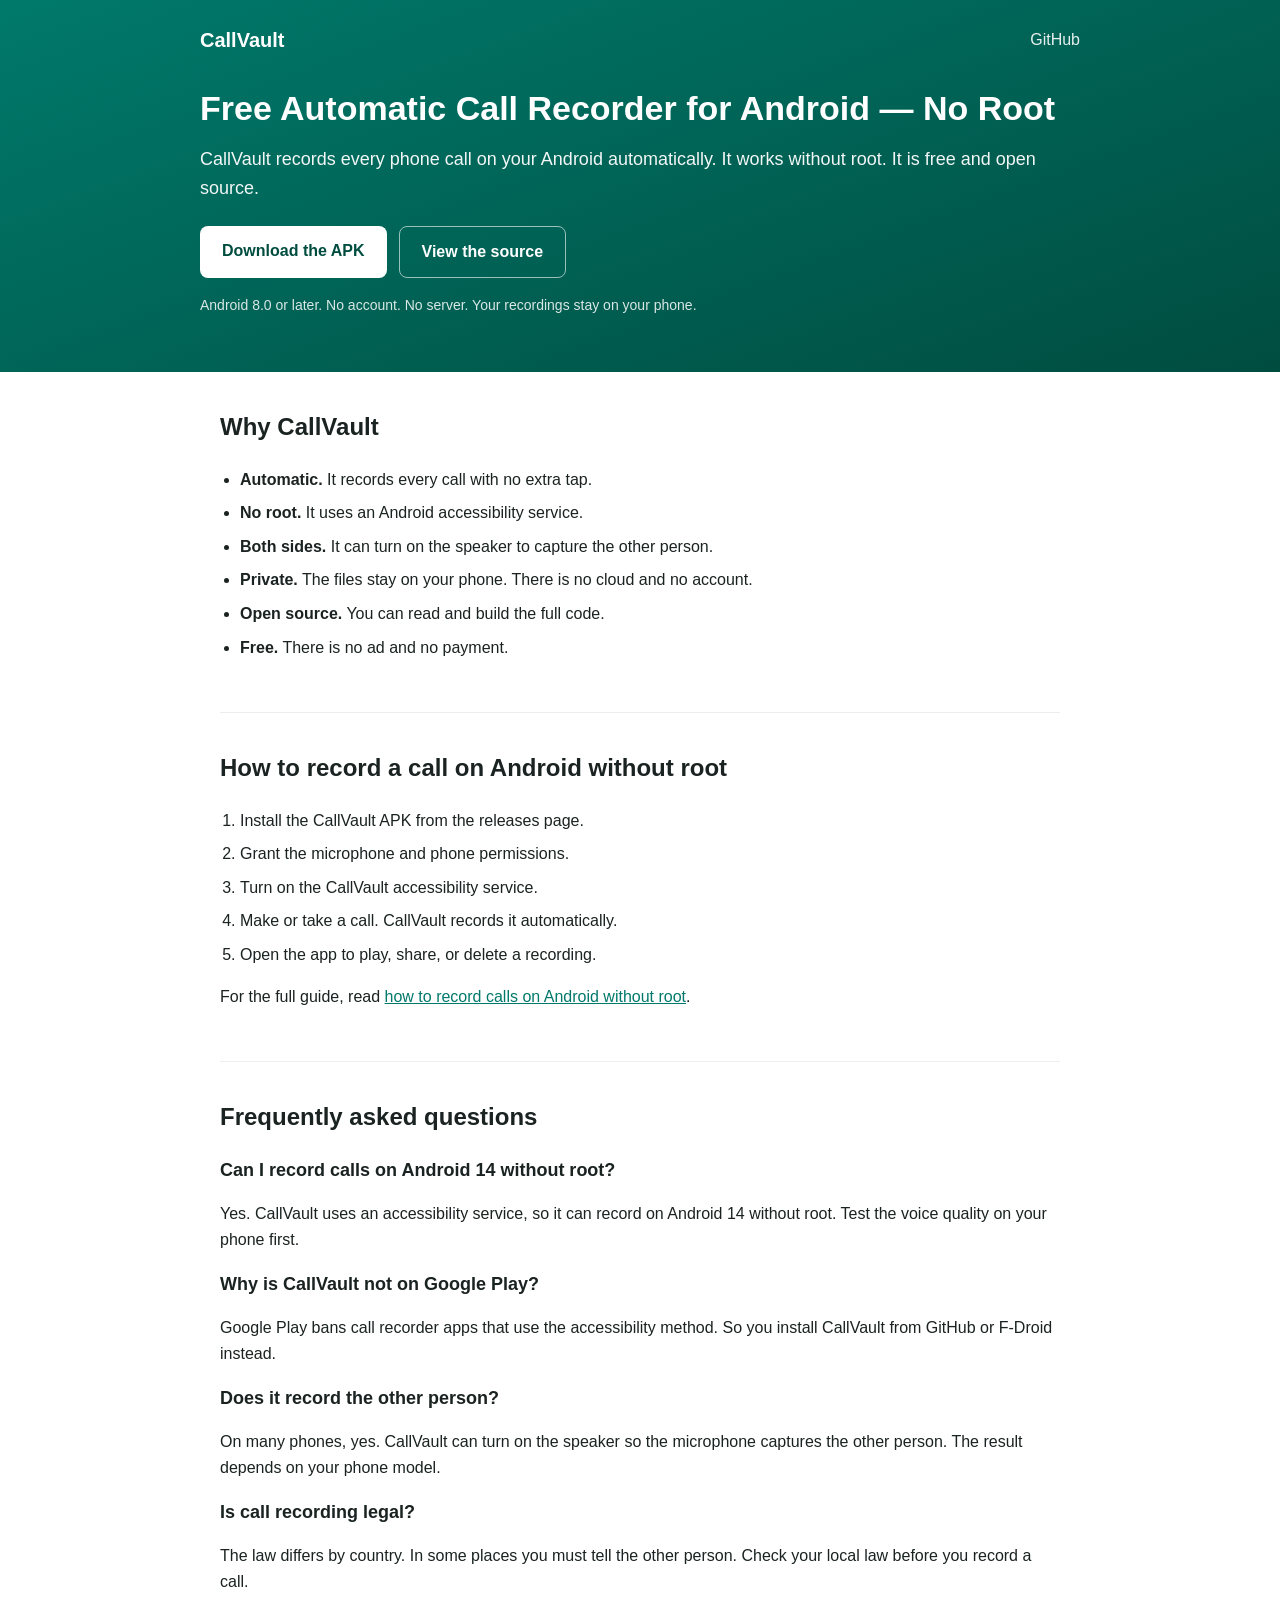
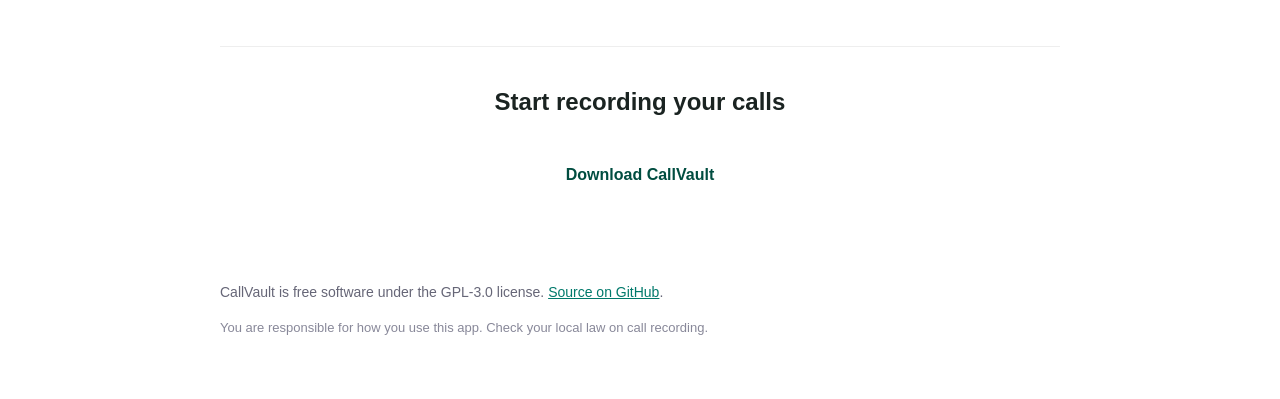
==== docs/index.html @ b15facaa "Add CallVault: no-root call recorder, deal log, and SEO site Add the first version of CallVault. Cal" ====
<!doctype html>
<html lang="en">
<head>
  <meta charset="utf-8">
  <meta name="viewport" content="width=device-width, initial-scale=1">
  <title>CallVault — Free Automatic Call Recorder for Android (No Root)</title>
  <meta name="description" content="CallVault is a free, open source automatic call recorder for Android. Record phone calls without root. Download the APK and record every call automatically.">
  <link rel="canonical" href="https://amjadaziz817.github.io/callvault/">
  <meta name="robots" content="index, follow">

  <!-- Open Graph -->
  <meta property="og:type" content="website">
  <meta property="og:title" content="CallVault — Free Automatic Call Recorder for Android (No Root)">
  <meta property="og:description" content="Record phone calls on Android automatically, without root. Free and open source.">
  <meta property="og:url" content="https://amjadaziz817.github.io/callvault/">

  <link rel="stylesheet" href="assets/style.css">

  <script type="application/ld+json">
  {
    "@context": "https://schema.org",
    "@type": "SoftwareApplication",
    "name": "CallVault",
    "operatingSystem": "Android 8.0+",
    "applicationCategory": "UtilitiesApplication",
    "offers": { "@type": "Offer", "price": "0", "priceCurrency": "USD" },
    "description": "Free and open source automatic call recorder for Android. Records phone calls without root."
  }
  </script>
  <script type="application/ld+json">
  {
    "@context": "https://schema.org",
    "@type": "FAQPage",
    "mainEntity": [
      {
        "@type": "Question",
        "name": "Can I record calls on Android without root?",
        "acceptedAnswer": { "@type": "Answer", "text": "Yes. CallVault uses an Android accessibility service to record calls without root. The quality of the other person's voice depends on your phone model." }
      },
      {
        "@type": "Question",
        "name": "Is CallVault free?",
        "acceptedAnswer": { "@type": "Answer", "text": "Yes. CallVault is free and open source under the GPL-3.0 license." }
      },
      {
        "@type": "Question",
        "name": "Does CallVault record both sides of the call?",
        "acceptedAnswer": { "@type": "Answer", "text": "On many phones, yes. CallVault can turn on the speaker so the microphone picks up the other person. The result depends on your phone." }
      }
    ]
  }
  </script>
</head>
<body>
  <header class="hero">
    <nav class="nav">
      <span class="brand">CallVault</span>
      <a href="https://github.com/amjadaziz817/callvault" class="nav-link">GitHub</a>
    </nav>
    <h1>Free Automatic Call Recorder for Android — No Root</h1>
    <p class="lede">
      CallVault records every phone call on your Android automatically. It works
      without root. It is free and open source.
    </p>
    <div class="cta-row">
      <a class="btn btn-primary" href="https://github.com/amjadaziz817/callvault/releases">Download the APK</a>
      <a class="btn btn-ghost" href="https://github.com/amjadaziz817/callvault">View the source</a>
    </div>
    <p class="note">Android 8.0 or later. No account. No server. Your recordings stay on your phone.</p>
  </header>

  <main>
    <section class="section">
      <h2>Why CallVault</h2>
      <ul class="features">
        <li><strong>Automatic.</strong> It records every call with no extra tap.</li>
        <li><strong>No root.</strong> It uses an Android accessibility service.</li>
        <li><strong>Both sides.</strong> It can turn on the speaker to capture the other person.</li>
        <li><strong>Private.</strong> The files stay on your phone. There is no cloud and no account.</li>
        <li><strong>Open source.</strong> You can read and build the full code.</li>
        <li><strong>Free.</strong> There is no ad and no payment.</li>
      </ul>
    </section>

    <section class="section">
      <h2>How to record a call on Android without root</h2>
      <ol class="steps">
        <li>Install the CallVault APK from the releases page.</li>
        <li>Grant the microphone and phone permissions.</li>
        <li>Turn on the CallVault accessibility service.</li>
        <li>Make or take a call. CallVault records it automatically.</li>
        <li>Open the app to play, share, or delete a recording.</li>
      </ol>
      <p>
        For the full guide, read
        <a href="how-to-record-calls-on-android-without-root.html">how to record calls on Android without root</a>.
      </p>
    </section>

    <section class="section">
      <h2>Frequently asked questions</h2>
      <h3>Can I record calls on Android 14 without root?</h3>
      <p>Yes. CallVault uses an accessibility service, so it can record on Android 14 without root. Test the voice quality on your phone first.</p>
      <h3>Why is CallVault not on Google Play?</h3>
      <p>Google Play bans call recorder apps that use the accessibility method. So you install CallVault from GitHub or F-Droid instead.</p>
      <h3>Does it record the other person?</h3>
      <p>On many phones, yes. CallVault can turn on the speaker so the microphone captures the other person. The result depends on your phone model.</p>
      <h3>Is call recording legal?</h3>
      <p>The law differs by country. In some places you must tell the other person. Check your local law before you record a call.</p>
    </section>

    <section class="section cta-final">
      <h2>Start recording your calls</h2>
      <a class="btn btn-primary" href="https://github.com/amjadaziz817/callvault/releases">Download CallVault</a>
    </section>
  </main>

  <footer class="footer">
    <p>CallVault is free software under the GPL-3.0 license.
       <a href="https://github.com/amjadaziz817/callvault">Source on GitHub</a>.</p>
    <p class="disclaimer">You are responsible for how you use this app. Check your local law on call recording.</p>
  </footer>
</body>
</html>
---- docs/assets/style.css ----
:root {
  --teal: #00796b;
  --teal-dark: #004d40;
  --teal-light: #b2dfdb;
  --ink: #1a2321;
  --muted: #566b67;
  --bg: #ffffff;
  --card: #f4f8f7;
}
* { box-sizing: border-box; }
body {
  margin: 0;
  font-family: -apple-system, BlinkMacSystemFont, "Segoe UI", Roboto, Helvetica, Arial, sans-serif;
  color: var(--ink);
  background: var(--bg);
  line-height: 1.6;
}
.hero {
  background: linear-gradient(160deg, var(--teal) 0%, var(--teal-dark) 100%);
  color: #fff;
  padding: 24px 20px 56px;
}
.hero.compact { padding-bottom: 32px; }
.nav {
  display: flex;
  justify-content: space-between;
  align-items: center;
  max-width: 880px;
  margin: 0 auto 32px;
}
.brand { font-weight: 700; font-size: 20px; color: #fff; text-decoration: none; }
.nav-link { color: #fff; text-decoration: none; opacity: 0.9; }
.hero h1 {
  max-width: 880px;
  margin: 0 auto 16px;
  font-size: 34px;
  line-height: 1.2;
}
.lede { max-width: 880px; margin: 0 auto 24px; font-size: 18px; opacity: 0.95; }
.note { max-width: 880px; margin: 16px auto 0; font-size: 14px; opacity: 0.85; }
.cta-row { max-width: 880px; margin: 0 auto; display: flex; gap: 12px; flex-wrap: wrap; }
.btn {
  display: inline-block;
  padding: 12px 22px;
  border-radius: 8px;
  text-decoration: none;
  font-weight: 600;
}
.btn-primary { background: #fff; color: var(--teal-dark); }
.btn-ghost { border: 1px solid rgba(255,255,255,0.6); color: #fff; }
main { max-width: 880px; margin: 0 auto; padding: 0 20px; }
.section { padding: 36px 0; border-bottom: 1px solid #eee; }
.section h2 { font-size: 24px; margin-top: 0; }
.section h3 { font-size: 18px; margin-bottom: 4px; }
.features, .steps { padding-left: 20px; }
.features li, .steps li { margin-bottom: 8px; }
.cta-final { text-align: center; border-bottom: none; }
.cta-final .btn { margin: 8px; }
.footer {
  max-width: 880px;
  margin: 0 auto;
  padding: 24px 20px 48px;
  color: #667;
  font-size: 14px;
}
.disclaimer { font-size: 13px; color: #889; }
a { color: var(--teal); }
@media (max-width: 600px) {
  .hero h1 { font-size: 27px; }
}
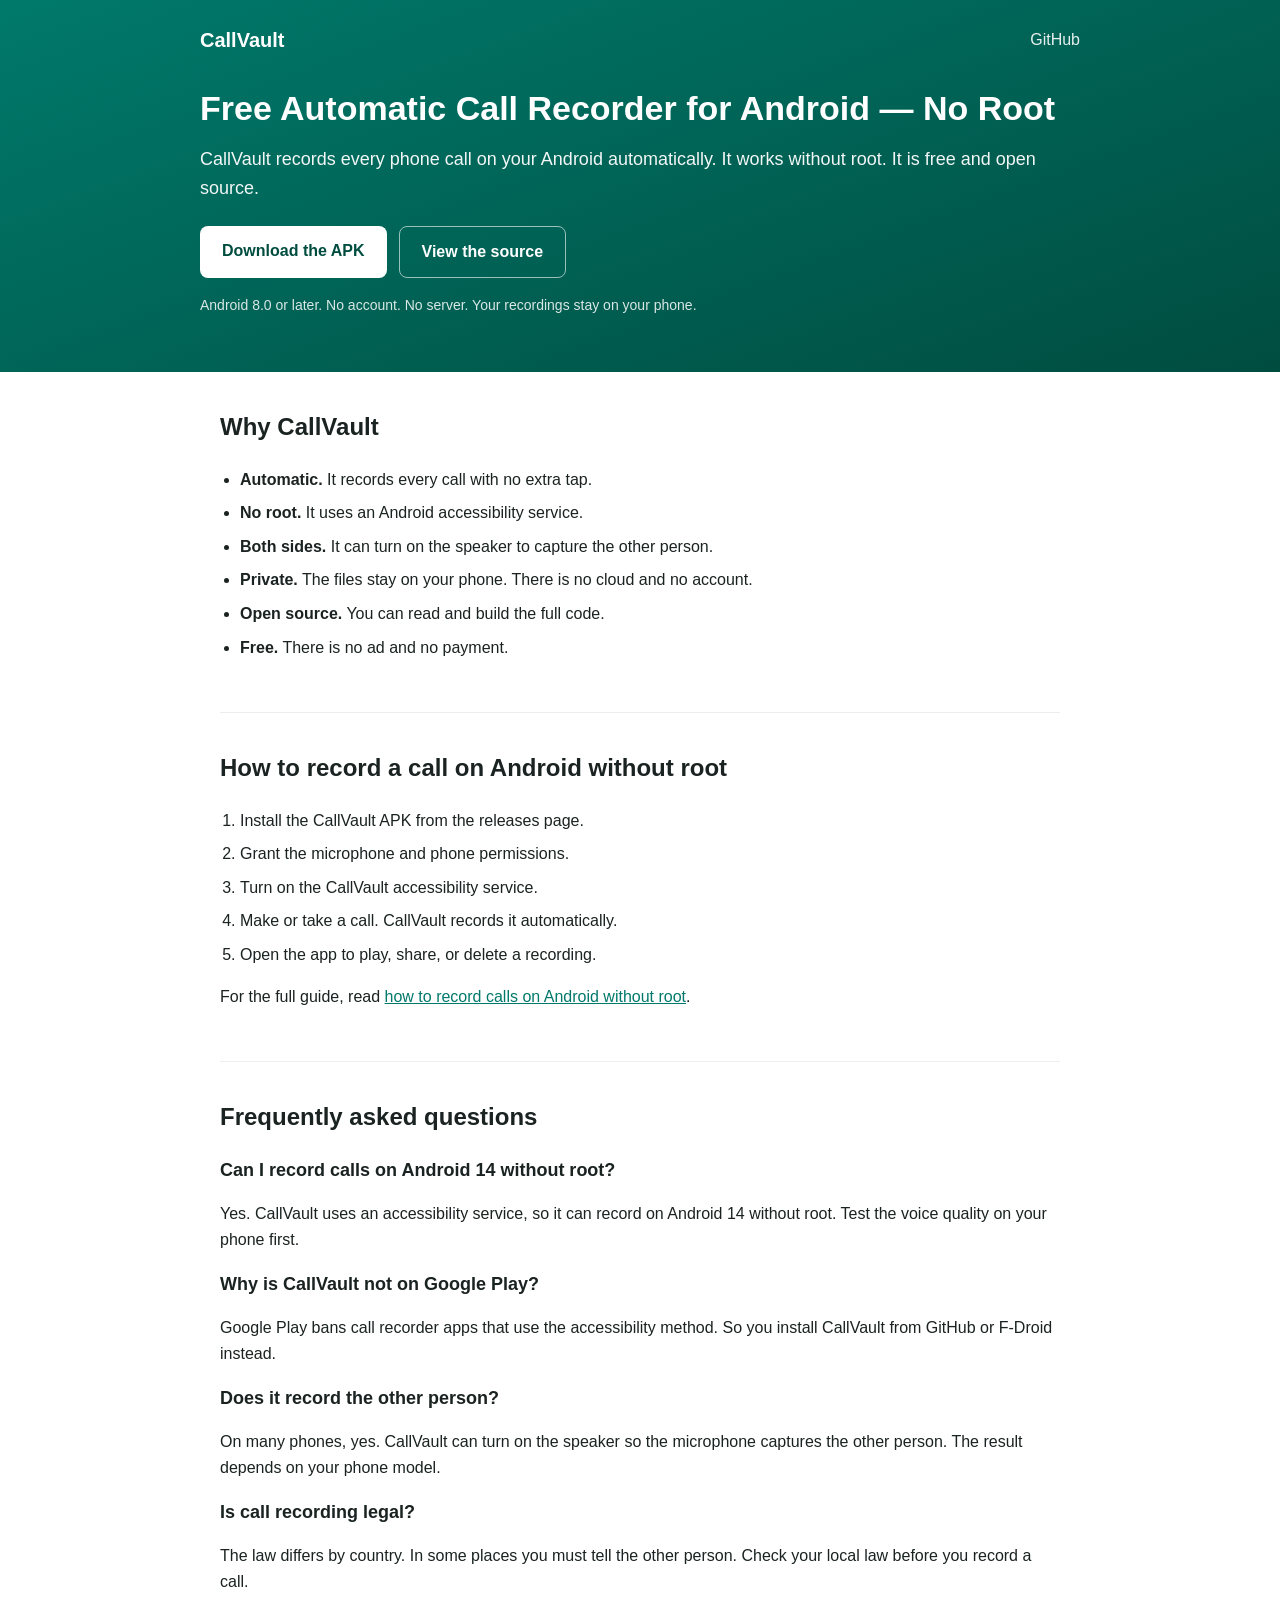
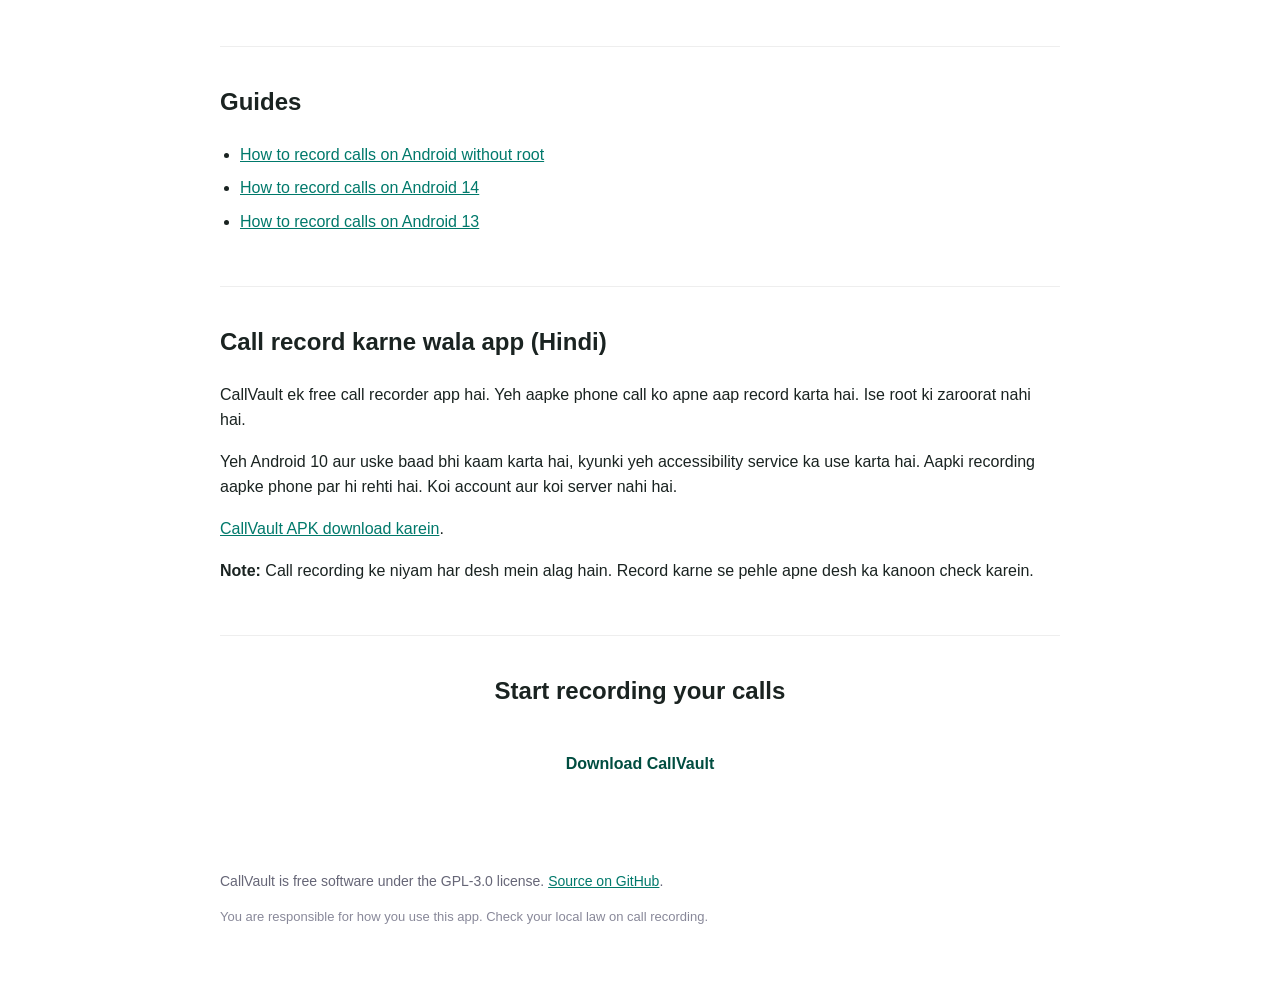
==== commit 7ad4c21d: "Add F-Droid metadata, contributor docs, and more SEO pages - Add the F-Droid fastlane metadata. - Ad" ====
--- a/docs/index.html
+++ b/docs/index.html
@@ -109,6 +109,23 @@
       <p>The law differs by country. In some places you must tell the other person. Check your local law before you record a call.</p>
     </section>
 
+    <section class="section">
+      <h2>Guides</h2>
+      <ul class="features">
+        <li><a href="how-to-record-calls-on-android-without-root.html">How to record calls on Android without root</a></li>
+        <li><a href="record-calls-android-14.html">How to record calls on Android 14</a></li>
+        <li><a href="record-calls-android-13.html">How to record calls on Android 13</a></li>
+      </ul>
+    </section>
+
+    <section class="section" lang="hi">
+      <h2>Call record karne wala app (Hindi)</h2>
+      <p>CallVault ek free call recorder app hai. Yeh aapke phone call ko apne aap record karta hai. Ise root ki zaroorat nahi hai.</p>
+      <p>Yeh Android 10 aur uske baad bhi kaam karta hai, kyunki yeh accessibility service ka use karta hai. Aapki recording aapke phone par hi rehti hai. Koi account aur koi server nahi hai.</p>
+      <p><a href="https://github.com/amjadaziz817/callvault/releases">CallVault APK download karein</a>.</p>
+      <p><strong>Note:</strong> Call recording ke niyam har desh mein alag hain. Record karne se pehle apne desh ka kanoon check karein.</p>
+    </section>
+
     <section class="section cta-final">
       <h2>Start recording your calls</h2>
       <a class="btn btn-primary" href="https://github.com/amjadaziz817/callvault/releases">Download CallVault</a>
